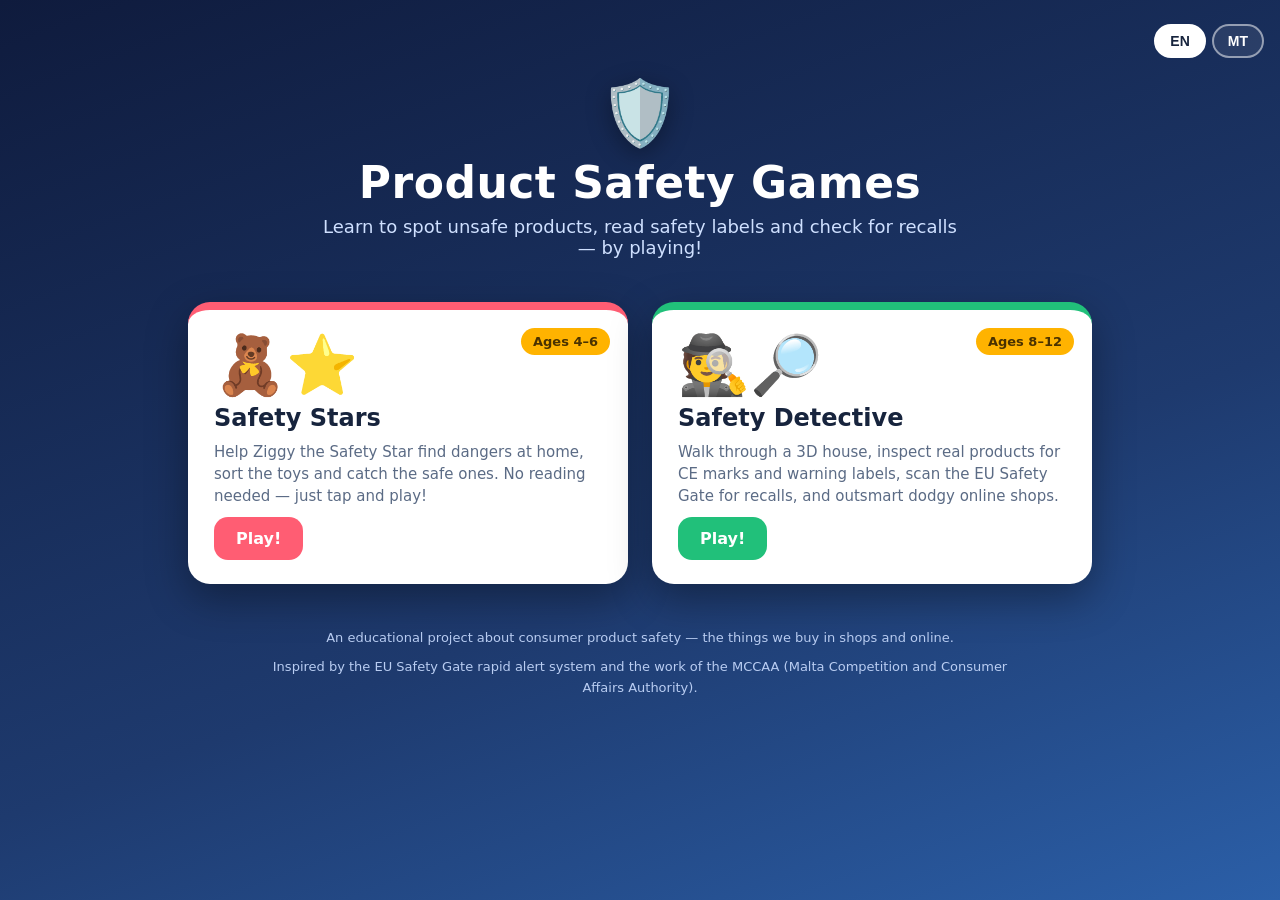
==== index.html @ 060a6698 "Add two product-safety educational games (EN/MT, EU/Malta context) - Landing hub with English/Maltes" ====
<!DOCTYPE html>
<html lang="en">
<head>
<meta charset="UTF-8">
<meta name="viewport" content="width=device-width, initial-scale=1.0">
<title>Product Safety Games</title>
<style>
  * { margin: 0; padding: 0; box-sizing: border-box; }
  :root {
    --bg1: #0f1b3d; --bg2: #1e3a6e;
    --card: #ffffff; --ink: #17243d; --muted: #5b6b85;
    --accent: #ff5d73; --accent2: #21c07a; --gold: #ffb300;
  }
  body {
    font-family: 'Segoe UI', 'Trebuchet MS', system-ui, sans-serif;
    min-height: 100vh; color: #fff;
    background: linear-gradient(160deg, var(--bg1), var(--bg2) 60%, #2b5fa8);
    display: flex; flex-direction: column; align-items: center;
    padding: 24px 16px 40px;
  }
  .lang { display: flex; gap: 6px; align-self: flex-end; }
  .lang button {
    border: 2px solid rgba(255,255,255,.5); background: rgba(255,255,255,.08);
    color: #fff; font-weight: 700; padding: 7px 14px; border-radius: 20px;
    cursor: pointer; font-size: 14px;
  }
  .lang button.active { background: #fff; color: var(--ink); border-color: #fff; }
  header { text-align: center; margin: 18px 0 8px; }
  header .shield { font-size: 64px; filter: drop-shadow(0 6px 12px rgba(0,0,0,.35)); }
  h1 { font-size: clamp(26px, 5vw, 44px); letter-spacing: .5px; margin-top: 6px; }
  .tagline { color: #cfe0ff; margin-top: 8px; font-size: clamp(14px, 2.4vw, 18px); max-width: 640px; }
  .cards { display: flex; gap: 24px; flex-wrap: wrap; justify-content: center; margin-top: 36px; width: 100%; max-width: 980px; }
  .card {
    background: var(--card); color: var(--ink); border-radius: 22px;
    width: min(440px, 100%); padding: 26px 26px 24px; text-decoration: none;
    box-shadow: 0 14px 40px rgba(0,0,0,.35);
    transition: transform .15s ease, box-shadow .15s ease;
    display: flex; flex-direction: column; gap: 10px; position: relative; overflow: hidden;
  }
  .card:hover { transform: translateY(-6px) scale(1.01); box-shadow: 0 22px 50px rgba(0,0,0,.45); }
  .card .art { font-size: 58px; line-height: 1; }
  .card h2 { font-size: 24px; }
  .card p { color: var(--muted); font-size: 15px; line-height: 1.45; }
  .age { position: absolute; top: 18px; right: 18px; background: var(--gold); color: #4a3200;
    font-weight: 800; font-size: 13px; padding: 6px 12px; border-radius: 14px; }
  .cta { margin-top: auto; align-self: flex-start; font-weight: 800; color: #fff;
    padding: 12px 22px; border-radius: 14px; font-size: 16px; }
  .card.kids .cta { background: var(--accent); }
  .card.older .cta { background: var(--accent2); }
  .card.kids { border-top: 8px solid var(--accent); }
  .card.older { border-top: 8px solid var(--accent2); }
  footer { margin-top: 44px; max-width: 760px; text-align: center; color: #b9cdf2; font-size: 13px; line-height: 1.6; }
  footer a { color: #fff; }
</style>
</head>
<body>
  <div class="lang">
    <button data-lang-btn="en">EN</button>
    <button data-lang-btn="mt">MT</button>
  </div>

  <header>
    <div class="shield">🛡️</div>
    <h1 data-i18n="title">Product Safety Games</h1>
    <div class="tagline" data-i18n="tagline"></div>
  </header>

  <div class="cards">
    <a class="card kids" href="game1/">
      <span class="age" data-i18n="age1">Ages 4–6</span>
      <div class="art">🧸⭐</div>
      <h2 data-i18n="g1name">Safety Stars</h2>
      <p data-i18n="g1desc"></p>
      <span class="cta" data-i18n="play">Play!</span>
    </a>
    <a class="card older" href="game2/">
      <span class="age" data-i18n="age2">Ages 8–12</span>
      <div class="art">🕵️🔎</div>
      <h2 data-i18n="g2name">Safety Detective</h2>
      <p data-i18n="g2desc"></p>
      <span class="cta" data-i18n="play2">Play!</span>
    </a>
  </div>

  <footer>
    <p data-i18n="footer1"></p>
    <p style="margin-top:8px" data-i18n="footer2"></p>
  </footer>

<script src="shared/i18n.js"></script>
<script>
  var STRINGS = {
    en: {
      title: 'Product Safety Games',
      tagline: 'Learn to spot unsafe products, read safety labels and check for recalls — by playing!',
      age1: 'Ages 4–6', age2: 'Ages 8–12',
      g1name: 'Safety Stars',
      g1desc: 'Help Ziggy the Safety Star find dangers at home, sort the toys and catch the safe ones. No reading needed — just tap and play!',
      g2name: 'Safety Detective',
      g2desc: 'Walk through a 3D house, inspect real products for CE marks and warning labels, scan the EU Safety Gate for recalls, and outsmart dodgy online shops.',
      play: 'Play!', play2: 'Play!',
      footer1: 'An educational project about consumer product safety — the things we buy in shops and online.',
      footer2: 'Inspired by the EU Safety Gate rapid alert system and the work of the MCCAA (Malta Competition and Consumer Affairs Authority).'
    },
    mt: {
      title: 'Logħob dwar is-Sigurtà tal-Prodotti',
      tagline: 'Tgħallem agħraf prodotti perikolużi, aqra t-tikketti tas-sigurtà u ċċekkja għal sejħiet lura — waqt li tilgħab!',
      age1: 'Età 4–6', age2: 'Età 8–12',
      g1name: 'Stilel tas-Sigurtà',
      g1desc: 'Għin lil Ziggy l-Istilla tas-Sigurtà ssib il-perikli d-dar, issortja l-ġugarelli u taqbad dawk sikuri. M’hemmx bżonn taqra — għafas u ilgħab!',
      g2name: 'Ditektif tas-Sigurtà',
      g2desc: 'Imxi f’dar 3D, spezzjona prodotti għall-marka CE u t-tikketti ta’ twissija, skennja s-Safety Gate tal-UE għal sejħiet lura, u egħleb il-ħwienet online suspettużi.',
      play: 'Ilgħab!', play2: 'Ilgħab!',
      footer1: 'Proġett edukattiv dwar is-sigurtà tal-prodotti tal-konsumatur — l-affarijiet li nixtru mill-ħwienet u online.',
      footer2: 'Ispirat mis-sistema Safety Gate tal-UE u mill-ħidma tal-MCCAA (l-Awtorità ta’ Malta għall-Kompetizzjoni u għall-Affarijiet tal-Konsumatur).'
    }
  };
  PSG.applyStatic(STRINGS);
</script>
</body>
</html>
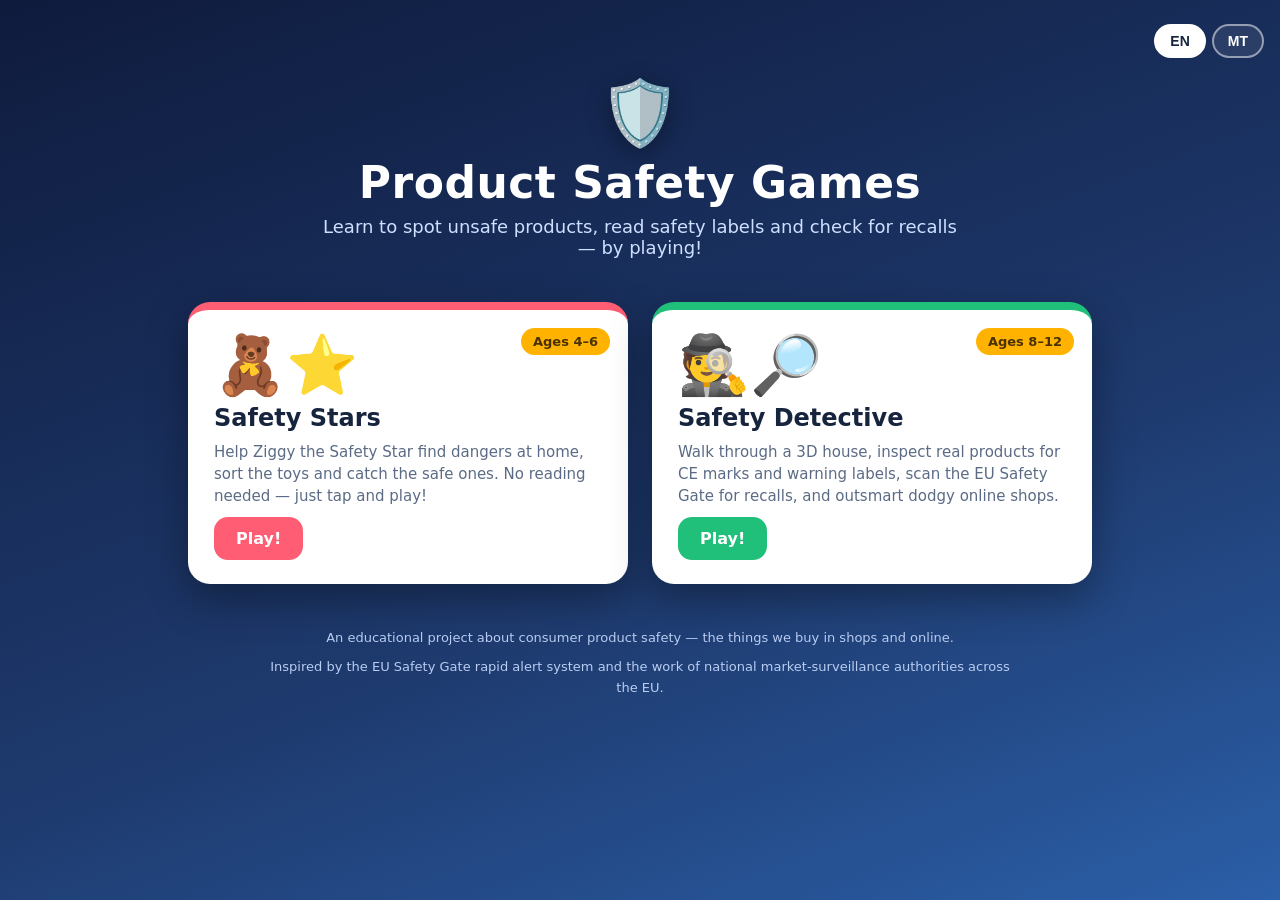
==== commit 141aa673: "Opsec: generalize Malta national authority references, keep EU Safety Gate" ====
--- a/index.html
+++ b/index.html
@@ -100,7 +100,7 @@
       g2desc: 'Walk through a 3D house, inspect real products for CE marks and warning labels, scan the EU Safety Gate for recalls, and outsmart dodgy online shops.',
       play: 'Play!', play2: 'Play!',
       footer1: 'An educational project about consumer product safety — the things we buy in shops and online.',
-      footer2: 'Inspired by the EU Safety Gate rapid alert system and the work of the MCCAA (Malta Competition and Consumer Affairs Authority).'
+      footer2: 'Inspired by the EU Safety Gate rapid alert system and the work of national market-surveillance authorities across the EU.'
     },
     mt: {
       title: 'Logħob dwar is-Sigurtà tal-Prodotti',
@@ -112,7 +112,7 @@
       g2desc: 'Imxi f’dar 3D, spezzjona prodotti għall-marka CE u t-tikketti ta’ twissija, skennja s-Safety Gate tal-UE għal sejħiet lura, u egħleb il-ħwienet online suspettużi.',
       play: 'Ilgħab!', play2: 'Ilgħab!',
       footer1: 'Proġett edukattiv dwar is-sigurtà tal-prodotti tal-konsumatur — l-affarijiet li nixtru mill-ħwienet u online.',
-      footer2: 'Ispirat mis-sistema Safety Gate tal-UE u mill-ħidma tal-MCCAA (l-Awtorità ta’ Malta għall-Kompetizzjoni u għall-Affarijiet tal-Konsumatur).'
+      footer2: 'Ispirat mis-sistema Safety Gate tal-UE u mill-ħidma tal-awtoritajiet nazzjonali tas-sorveljanza tas-suq madwar l-UE.'
     }
   };
   PSG.applyStatic(STRINGS);
